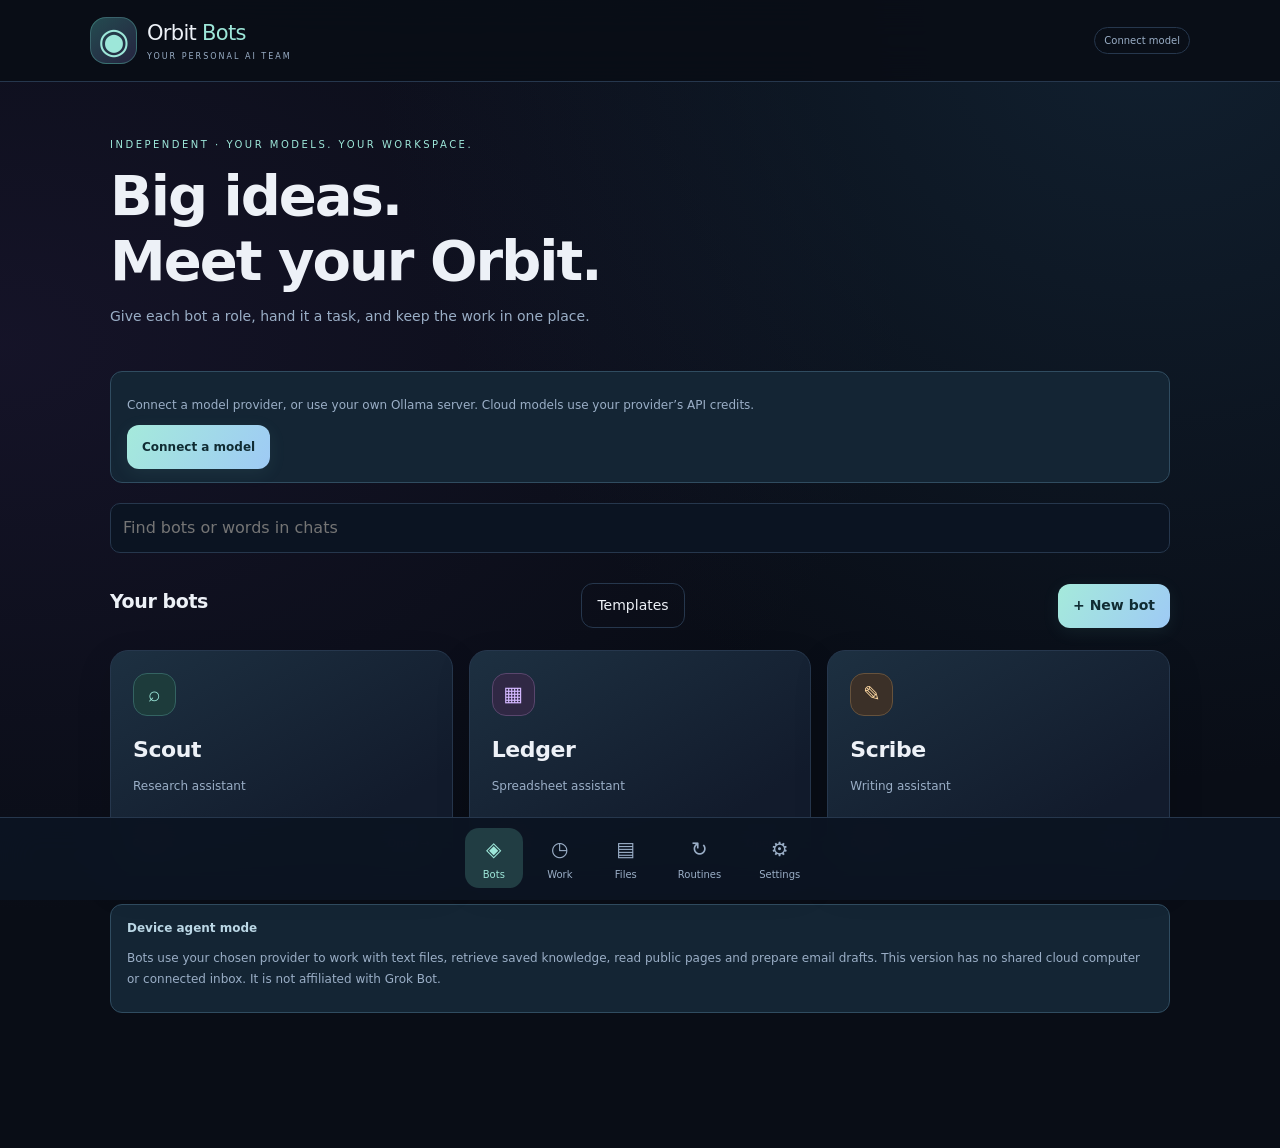
==== assets/index.html @ 88454c1f "Build Orbit Bot Android app with configurable providers, Ollama and web tools" ====
<!doctype html><html lang="en"><head><meta charset="utf-8"><meta name="viewport" content="width=device-width,initial-scale=1,viewport-fit=cover"><meta name="color-scheme" content="dark light"><meta http-equiv="Content-Security-Policy" content="default-src 'self' data:; script-src 'self'; style-src 'self'; img-src 'self' data:; connect-src 'none'; object-src 'none'; base-uri 'none'; form-action 'none'"><title>Orbit Bots</title><link rel="stylesheet" href="app.css"></head><body><header><button id="back" class="icon" aria-label="Back" hidden>‹</button><div class="brand"><span class="logo">◉</span><span>Orbit <b>Bots</b><small>YOUR PERSONAL AI TEAM</small></span></div><span id="connection" class="badge">Key needed</span></header><main id="view"></main><nav id="nav" aria-label="Main navigation"><button data-tab="bots" class="selected">◈<span>Bots</span></button><button data-tab="work">◷<span>Work</span></button><button data-tab="files">▤<span>Files</span></button><button data-tab="routines">↻<span>Routines</span></button><button data-tab="settings">⚙<span>Settings</span></button></nav><div id="toast" role="status" hidden></div><dialog id="modal"><div id="modal-content"></div><button id="close-modal" class="secondary">Close</button></dialog><script src="app.js"></script></body></html>
---- assets/app.css ----
:root{color-scheme:dark;--bg:#0d1016;--panel:#171d27;--field:#10151e;--line:#2a3341;--text:#edf1f7;--muted:#99a6ba;--accent:#c6b5ff;--green:#8fe0be;--red:#ffadad}*{box-sizing:border-box}body{margin:0;background:var(--bg);color:var(--text);font:14px/1.5 system-ui,-apple-system,sans-serif}button,input,select,textarea{font:inherit}button{cursor:pointer;color:inherit;border:1px solid var(--line);background:var(--panel);border-radius:12px;padding:11px 15px;min-height:44px}button:disabled{opacity:.45;cursor:wait}button:focus-visible,a:focus-visible{outline:2px solid var(--accent);outline-offset:3px}input,select,textarea{display:block;width:100%;min-width:0;padding:12px;border-radius:10px;border:1px solid var(--line);background:var(--field);color:var(--text);font-size:16px}textarea{resize:vertical;min-height:92px}input[type=checkbox]{display:inline-block;width:20px;height:20px;accent-color:var(--accent);margin:0 10px 0 0}label{display:block;font-size:12px;color:var(--muted);margin:14px 0 6px}.check{display:flex;align-items:center;font-size:14px;color:var(--text);margin:14px 0}header{position:sticky;top:0;z-index:5;display:flex;gap:12px;align-items:center;justify-content:space-between;height:82px;padding:15px max(18px,calc((100vw - 1100px)/2));background:var(--bg);border-bottom:1px solid var(--line)}.brand{display:flex;gap:10px;align-items:center;font-size:21px;letter-spacing:-.7px;margin-right:auto}.brand b{font-weight:400;color:var(--accent)}.brand small{display:block;color:var(--muted);font-size:8px;letter-spacing:2px;margin-top:2px}.logo{font-size:36px;color:var(--accent)}.badge{font-size:10px;border:1px solid var(--line);border-radius:20px;padding:5px 9px;color:var(--muted);white-space:nowrap}.badge.ready{color:var(--green);border-color:#33564a}.icon{font-size:25px;min-width:40px;padding:2px 8px;background:transparent;border:0}main{max-width:1100px;margin:auto;padding:28px 20px 115px}.eyebrow{font-size:10px;letter-spacing:2px;color:var(--accent);text-transform:uppercase}h1{font-size:32px;line-height:1.16;font-weight:550;letter-spacing:-1.3px;margin:12px 0}h1 span{color:var(--accent)}h2{font-weight:550;font-size:19px;letter-spacing:-.4px;margin:0 0 10px}h3{font-size:16px;margin:0 0 7px}p{margin:10px 0}.muted,.hint{color:var(--muted)}.hint{font-size:12px;line-height:1.7}.panel{background:var(--panel);border:1px solid var(--line);border-radius:18px;padding:22px;margin-bottom:16px}.grid{display:grid;grid-template-columns:repeat(auto-fit,minmax(250px,1fr));gap:16px}.card{background:var(--panel);border:1px solid var(--line);border-radius:18px;padding:22px;text-align:left;display:block;width:100%}.avatar{width:43px;height:43px;display:flex;align-items:center;justify-content:center;border:1px solid #514668;border-radius:14px;color:var(--accent);font-size:21px;margin-bottom:17px;background:#282139}.card h2{margin-bottom:6px}.card p{font-size:12px;color:var(--muted);min-height:38px}.card-footer{margin-top:22px;display:flex;justify-content:space-between;align-items:center;font-size:11px;color:var(--muted)}.dot{color:var(--green)}.primary{background:var(--accent);color:#20172e;border-color:var(--accent);font-weight:650}.secondary{background:transparent}.danger{color:var(--red);border-color:#624041}.row{display:flex;align-items:center;gap:10px;flex-wrap:wrap}.between{justify-content:space-between}.section-title{margin:30px 0 16px}.notice{background:#1c2131;border:1px solid #3f465f;border-radius:12px;padding:13px 16px;font-size:12px;color:#c1c9de;line-height:1.7;margin:20px 0}.notice a,a{color:var(--accent)}.two{display:grid;grid-template-columns:1fr 1fr;gap:15px}.wide{width:100%}.empty{padding:40px 15px;text-align:center;color:var(--muted)}.empty b{display:block;color:var(--text);font-size:19px;margin:12px}.empty .symbol{font-size:40px;color:var(--accent)}nav{position:fixed;bottom:0;left:0;right:0;display:flex;justify-content:center;gap:8px;padding:10px 10px max(12px,env(safe-area-inset-bottom));border-top:1px solid var(--line);background:var(--bg);z-index:6}nav button{border:0;display:flex;flex-direction:column;align-items:center;justify-content:center;gap:3px;min-width:58px;background:transparent;color:var(--muted);padding:6px 15px;font-size:20px;border-radius:14px}nav button span{font-size:10px}nav button.selected{color:var(--accent);background:#262035}.chat-title{position:sticky;top:82px;background:var(--bg);padding:10px 0 16px;z-index:3}.chat-title h2{margin:0}.messages{padding:15px 0}.message{margin:0 0 24px;max-width:95%}.message.user{margin-left:auto;border:1px solid #3b3651;background:#252033;padding:15px 18px;border-radius:18px 18px 3px 18px}.message.assistant{padding:8px 2px}.message .speaker{font-size:10px;color:var(--accent);letter-spacing:1px;text-transform:uppercase;margin-bottom:10px}.message-content{white-space:pre-wrap;overflow-wrap:anywhere;line-height:1.8}.message-content pre{background:var(--field);padding:14px;border:1px solid var(--line);border-radius:10px;white-space:pre;overflow:auto;line-height:1.5;font:12px/1.6 monospace}.message-actions{display:flex;gap:8px;margin-top:12px}.message-actions button{font-size:11px;padding:3px 10px;min-height:32px}.composer{background:var(--panel);border:1px solid var(--line);border-radius:18px;padding:13px;margin-top:8px}.composer textarea{background:transparent;border:0;min-height:75px;padding:6px;max-height:250px}.composer-tools{display:flex;gap:7px;align-items:center;justify-content:space-between}.composer-tools button{padding:6px 12px}.composer-hint{text-align:center;font-size:10px;color:var(--muted);margin-top:9px}.events{font-size:11px;color:var(--muted);max-height:150px;overflow:auto;border-left:2px solid #4f4567;padding-left:13px;margin:15px 0}.events div{padding:4px 0}.draft{border:1px solid #5c4d34;background:#2b261b;border-radius:12px;padding:15px;margin:12px 0}.draft p{font-size:12px}.file{display:flex;justify-content:space-between;gap:10px;align-items:center;padding:15px 0;border-bottom:1px solid var(--line)}.file:last-child{border-bottom:0}.file span{overflow-wrap:anywhere}.status{font-size:10px;text-transform:uppercase;letter-spacing:.7px;color:var(--muted)}.status.running,.status.queued{color:var(--accent)}.status.completed{color:var(--green)}.status.error,.status.interrupted{color:var(--red)}#toast{position:fixed;left:20px;right:20px;bottom:100px;max-width:600px;margin:auto;background:#343144;color:#fff;border:1px solid #5a5073;border-radius:14px;padding:16px;z-index:50;font-size:13px}dialog{width:min(94%,620px);max-height:90vh;overflow:auto;border:1px solid var(--line);background:var(--panel);color:var(--text);border-radius:20px;padding:24px}dialog::backdrop{background:#000a}#close-modal{margin-top:20px;width:100%}.chipped{display:inline-flex;border:1px solid var(--line);border-radius:8px;padding:7px 10px;font-size:11px;margin:4px 4px 0 0}.summary-stat{font-size:25px;font-weight:500}.error{color:var(--red)}[hidden]{display:none!important}.light{--bg:#f8f8fb;--panel:#fff;--field:#f1f1f7;--line:#d8dce6;--text:#1c2230;--muted:#5c677c;--accent:#6546a6;--green:#237155;--red:#ac3434;color-scheme:light}.light .notice{background:#f0ecfa;color:#514270;border-color:#c7bfe0}.light .message.user{background:#eee8f8;border-color:#d5c8ed}.light .avatar{background:#f2edfc}.light nav button.selected{background:#eee8f8}.light .draft{background:#fff6df}.light .badge.ready{border-color:#9fc6b5}@media(min-width:760px){main{padding-top:40px}.conversation{max-width:760px;margin:auto}.messages{min-height:220px}.grid{margin-top:22px}.intro{margin-bottom:26px}.panel{padding:26px}h1{font-size:43px}}@media(max-width:370px){main{padding-left:14px;padding-right:14px}nav{gap:0}nav button{min-width:54px;padding:6px 12px}.two{grid-template-columns:1fr}.badge{font-size:9px}header{padding:14px}.panel,.card{padding:18px}}

[hidden]{display:none!important}

/* Orbit 2: quiet space, vivid accents and tactile cards */
:root{--bg:#090d16;--panel:#121c2c;--field:#0b1422;--line:#26374d;--accent:#9de7d9;--muted:#9aaec6}
body{background:radial-gradient(ellipse at 90% 0%,#19334980,transparent 48%),radial-gradient(ellipse at 0% 30%,#36255944,transparent 50%),var(--bg);min-height:100vh}header{background:#090d16ec;backdrop-filter:blur(18px)}.logo{display:flex;align-items:center;justify-content:center;border:1px solid #65cbb955;background:linear-gradient(140deg,#244b50,#25233f);width:47px;height:47px;border-radius:16px}.intro{padding:15px 0 8px}.intro h1{font-size:clamp(36px,8vw,56px);font-weight:650;max-width:650px;white-space:pre-line;letter-spacing:-2px}.intro .eyebrow{letter-spacing:2.5px}.card{background:linear-gradient(150deg,#1d3041,#121b2c 75%);box-shadow:0 12px 35px #0002;transition:transform .18s,border-color .18s}.card:hover{transform:translateY(-3px);border-color:#6abca5}.card:nth-child(2) .avatar{color:#d4b8ff;background:#302844;border-color:#59466d}.card:nth-child(3) .avatar{color:#ffd9a2;background:#3b3028;border-color:#66523c}.avatar{color:#9de7d9;background:#1d3b3b;border-color:#346362}.card h2{font-size:22px}.primary{background:linear-gradient(120deg,#a5eadb,#9ecaf5);border:0;color:#102c33;box-shadow:0 4px 18px #76d7ca15}.panel{background:linear-gradient(130deg,#172538,#121b2b);box-shadow:0 10px 28px #0001}.notice{background:#142534;border-color:#304c60;color:#bbd7e5}nav{background:#0c1422f5;backdrop-filter:blur(18px)}nav button.selected{background:#213d43}.quick-actions{display:flex;gap:8px;flex-wrap:wrap;margin:10px 0 20px}.quick-actions button{border-radius:24px;font-size:12px;padding:8px 13px}.light{background:#f2f7fb}.light header,.light nav{background:#f8fbffed}.light .card,.light .panel{background:linear-gradient(140deg,#fff,#f2f7fc)}.light .logo{background:#dbece9}.light nav button.selected{background:#e1edef}.light .notice{background:#e7f2f7;color:#345566}.light .avatar{color:#276756;background:#e3f3ec}.light .primary{color:#123642}.light .intro .eyebrow{color:#376e63}@media(prefers-reduced-motion:reduce){.card{transition:none}.card:hover{transform:none}}

.file{flex-wrap:wrap}.file span{flex:1 1 100%}.file-preview{white-space:pre-wrap;overflow-wrap:anywhere;max-height:55vh;overflow:auto;font:13px/1.7 monospace}.grid+.notice{margin-top:28px}
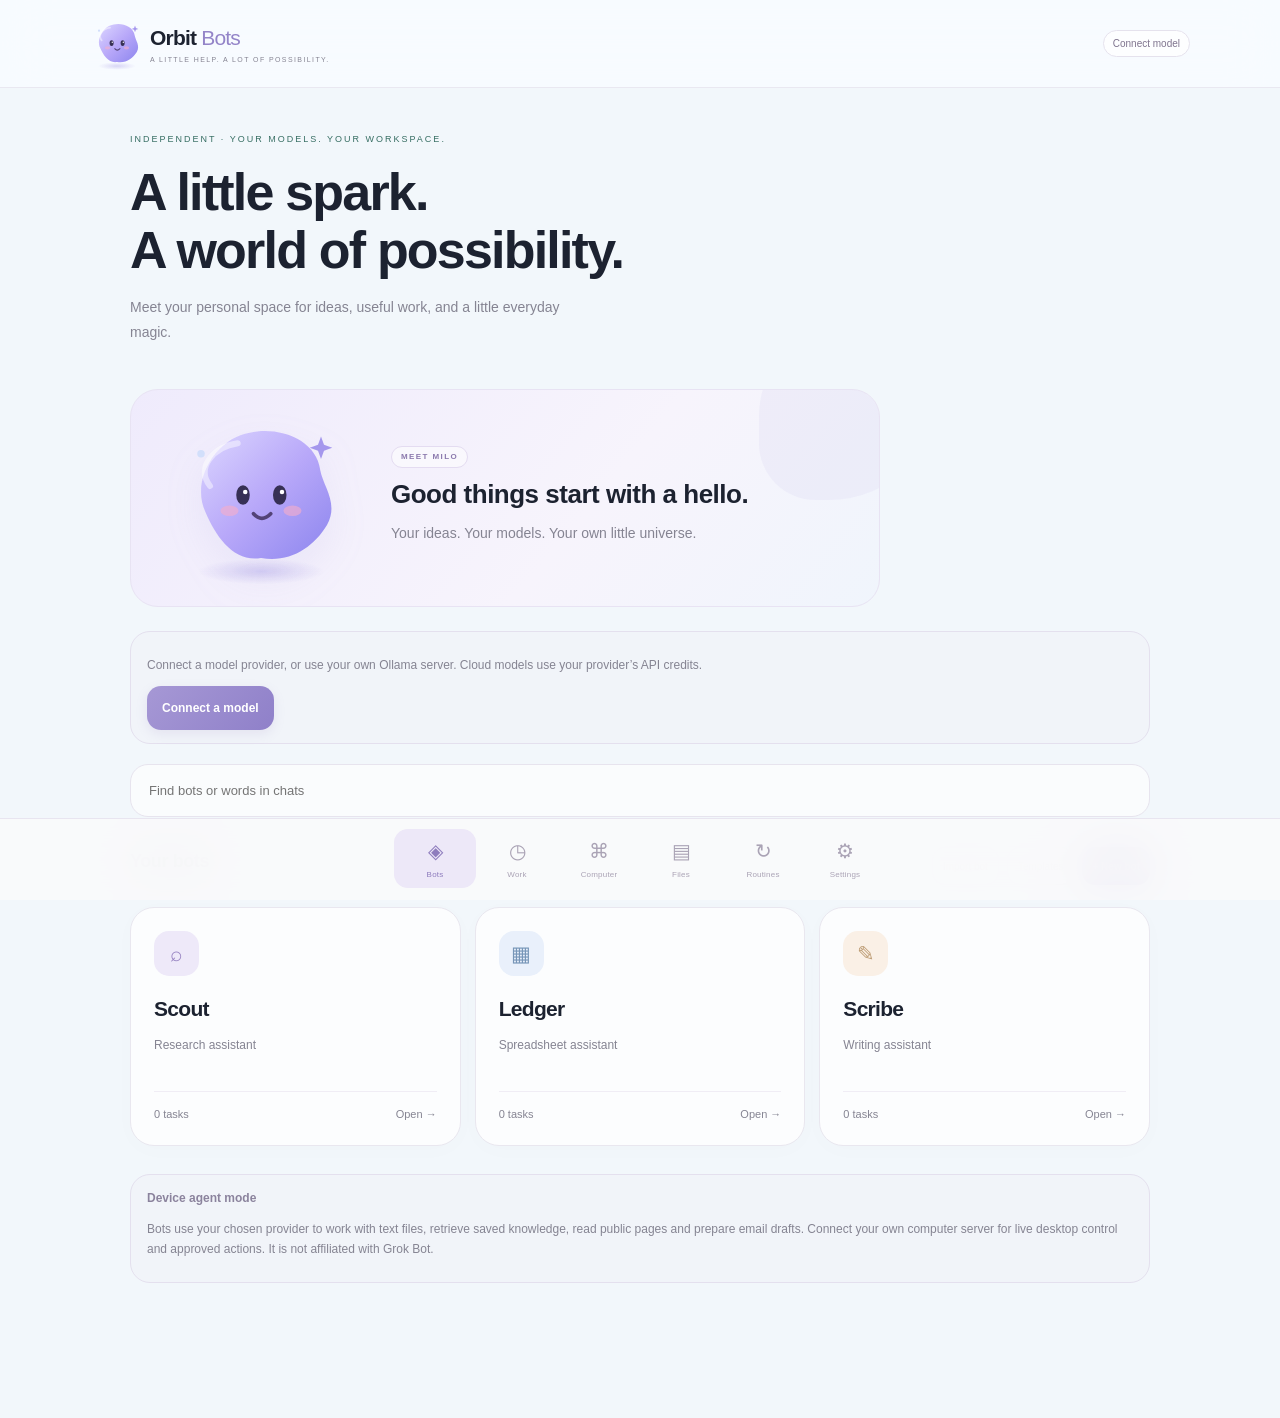
==== commit f7f8b612: "Add real approved computer control, persistent server agents, notifications and Milo UI" ====
--- a/assets/index.html
+++ b/assets/index.html
@@ -1 +1 @@
-<!doctype html><html lang="en"><head><meta charset="utf-8"><meta name="viewport" content="width=device-width,initial-scale=1,viewport-fit=cover"><meta name="color-scheme" content="dark light"><meta http-equiv="Content-Security-Policy" content="default-src 'self' data:; script-src 'self'; style-src 'self'; img-src 'self' data:; connect-src 'none'; object-src 'none'; base-uri 'none'; form-action 'none'"><title>Orbit Bots</title><link rel="stylesheet" href="app.css"></head><body><header><button id="back" class="icon" aria-label="Back" hidden>‹</button><div class="brand"><span class="logo">◉</span><span>Orbit <b>Bots</b><small>YOUR PERSONAL AI TEAM</small></span></div><span id="connection" class="badge">Key needed</span></header><main id="view"></main><nav id="nav" aria-label="Main navigation"><button data-tab="bots" class="selected">◈<span>Bots</span></button><button data-tab="work">◷<span>Work</span></button><button data-tab="files">▤<span>Files</span></button><button data-tab="routines">↻<span>Routines</span></button><button data-tab="settings">⚙<span>Settings</span></button></nav><div id="toast" role="status" hidden></div><dialog id="modal"><div id="modal-content"></div><button id="close-modal" class="secondary">Close</button></dialog><script src="app.js"></script></body></html>
+<!doctype html><html lang="en"><head><meta charset="utf-8"><meta name="viewport" content="width=device-width,initial-scale=1,viewport-fit=cover"><meta name="color-scheme" content="dark light"><meta http-equiv="Content-Security-Policy" content="default-src 'self' data:; script-src 'self'; style-src 'self'; img-src 'self' data:; connect-src 'none'; object-src 'none'; base-uri 'none'; form-action 'none'"><title>Orbit Bots</title><link rel="stylesheet" href="app.css"></head><body><header><button id="back" class="icon" aria-label="Back" hidden>‹</button><div class="brand"><img class="logo" src="art/milo.svg" alt="Milo, Orbit companion"><span>Orbit <b>Bots</b><small>A LITTLE HELP. A LOT OF POSSIBILITY.</small></span></div><span id="connection" class="badge">Key needed</span></header><main id="view"></main><nav id="nav" aria-label="Main navigation"><button data-tab="bots" class="selected">◈<span>Bots</span></button><button data-tab="work">◷<span>Work</span></button><button data-tab="computer">⌘<span>Computer</span></button><button data-tab="files">▤<span>Files</span></button><button data-tab="routines">↻<span>Routines</span></button><button data-tab="settings">⚙<span>Settings</span></button></nav><div id="toast" role="status" hidden></div><dialog id="modal"><div id="modal-content"></div><button id="close-modal" class="secondary">Close</button></dialog><script src="app.js"></script></body></html>
--- a/assets/app.css
+++ b/assets/app.css
@@ -7,3 +7,9 @@
 body{background:radial-gradient(ellipse at 90% 0%,#19334980,transparent 48%),radial-gradient(ellipse at 0% 30%,#36255944,transparent 50%),var(--bg);min-height:100vh}header{background:#090d16ec;backdrop-filter:blur(18px)}.logo{display:flex;align-items:center;justify-content:center;border:1px solid #65cbb955;background:linear-gradient(140deg,#244b50,#25233f);width:47px;height:47px;border-radius:16px}.intro{padding:15px 0 8px}.intro h1{font-size:clamp(36px,8vw,56px);font-weight:650;max-width:650px;white-space:pre-line;letter-spacing:-2px}.intro .eyebrow{letter-spacing:2.5px}.card{background:linear-gradient(150deg,#1d3041,#121b2c 75%);box-shadow:0 12px 35px #0002;transition:transform .18s,border-color .18s}.card:hover{transform:translateY(-3px);border-color:#6abca5}.card:nth-child(2) .avatar{color:#d4b8ff;background:#302844;border-color:#59466d}.card:nth-child(3) .avatar{color:#ffd9a2;background:#3b3028;border-color:#66523c}.avatar{color:#9de7d9;background:#1d3b3b;border-color:#346362}.card h2{font-size:22px}.primary{background:linear-gradient(120deg,#a5eadb,#9ecaf5);border:0;color:#102c33;box-shadow:0 4px 18px #76d7ca15}.panel{background:linear-gradient(130deg,#172538,#121b2b);box-shadow:0 10px 28px #0001}.notice{background:#142534;border-color:#304c60;color:#bbd7e5}nav{background:#0c1422f5;backdrop-filter:blur(18px)}nav button.selected{background:#213d43}.quick-actions{display:flex;gap:8px;flex-wrap:wrap;margin:10px 0 20px}.quick-actions button{border-radius:24px;font-size:12px;padding:8px 13px}.light{background:#f2f7fb}.light header,.light nav{background:#f8fbffed}.light .card,.light .panel{background:linear-gradient(140deg,#fff,#f2f7fc)}.light .logo{background:#dbece9}.light nav button.selected{background:#e1edef}.light .notice{background:#e7f2f7;color:#345566}.light .avatar{color:#276756;background:#e3f3ec}.light .primary{color:#123642}.light .intro .eyebrow{color:#376e63}@media(prefers-reduced-motion:reduce){.card{transition:none}.card:hover{transform:none}}
 
 .file{flex-wrap:wrap}.file span{flex:1 1 100%}.file-preview{white-space:pre-wrap;overflow-wrap:anywhere;max-height:55vh;overflow:auto;font:13px/1.7 monospace}.grid+.notice{margin-top:28px}
+
+/* Orbit 3: original Apple-inspired spatial styling; system fonts, no Apple assets. */
+:root{--bg:#f5f5f8;--panel:#fff;--field:#f5f5f8;--line:#e6e6ee;--text:#242332;--muted:#858492;--accent:#8873d6;--green:#34886a;--red:#b84f65;color-scheme:light}body{font-family:-apple-system,BlinkMacSystemFont,Inter,"Segoe UI",sans-serif;background:radial-gradient(ellipse at 85% 5%,#eae5fd88,transparent 40%),radial-gradient(ellipse at 5% 40%,#e3eefb88,transparent 45%),var(--bg)}header{height:88px;background:#fafafdcc;border-color:#e9e8f1;backdrop-filter:blur(24px)}.brand{font-size:21px;font-weight:600;letter-spacing:-.8px;gap:6px}.brand small{font-size:7px;letter-spacing:1.4px;font-weight:500}.brand b{color:#9384c8}.logo{width:54px;height:54px;background:none;border:0;border-radius:0;object-fit:contain}.badge{background:#fff9;border:1px solid #e5e2ed;color:#7f748e}.badge.ready{border-color:#d4e9df;color:#4f806c}main{max-width:1060px;padding-top:30px}.intro .eyebrow{font-size:9px;letter-spacing:2px;color:#9b8cbb}.intro h1{font-size:clamp(34px,7.8vw,52px);font-weight:650;letter-spacing:-1.8px;line-height:1.12;max-width:620px;margin:16px 0}.intro>p{font-size:14px;max-width:470px;line-height:1.8}.milo-hero{position:relative;isolation:isolate;display:flex;gap:10px;align-items:center;background:linear-gradient(130deg,#efebfc,#f7f4fc 60%,#f0f5fc);border:1px solid #e8e3f3;border-radius:28px;padding:20px 10px 20px 0;margin:24px 0;overflow:hidden}.milo-hero:after{content:'';position:absolute;z-index:-1;width:180px;height:180px;border-radius:58% 42% 66% 34%;right:-60px;top:-70px;background:#d9d6f044}.milo{width:130px;min-width:110px;filter:drop-shadow(0 16px 18px #9d8fd51a);animation:float 5s ease-in-out infinite}.milo-hero h2{font-size:17px;line-height:1.4;letter-spacing:-.5px;margin-top:8px}.milo-hero p{font-size:11px;line-height:1.7;margin:7px 0}.pill{display:inline-block;font-size:8px;font-weight:600;letter-spacing:1.4px;color:#8b79ad;background:#ffffff88;border:1px solid #e4dcf1;border-radius:20px;padding:4px 9px}.panel,.card,.light .panel,.light .card{background:#ffffffc9;border:1px solid #e9e7ef;border-radius:24px;box-shadow:0 4px 25px #27243f04}.card{padding:23px;transition:transform .2s,box-shadow .2s}.card:hover{border-color:#d2c5ed;box-shadow:0 12px 35px #6f5b9f12}.card h2{font-size:21px;font-weight:600;letter-spacing:-.7px}.card-footer{border-top:1px solid #f0edf5;padding-top:14px;margin-top:18px}.avatar,.light .avatar,.card:nth-child(2) .avatar,.card:nth-child(3) .avatar{border:0;border-radius:15px;background:#eee9f9;color:#9682c1;width:45px;height:45px}.card:nth-child(2) .avatar{background:#e9f0fb;color:#7796b8}.card:nth-child(3) .avatar{background:#faf0e6;color:#bd9c74}.primary,.light .primary{background:linear-gradient(130deg,#a698d5,#8f80c9);color:#fff;box-shadow:0 4px 12px #9580c024;font-weight:600;border:0}.secondary{border-color:#e5e1ed;background:#fff9;color:#746989}.notice,.light .notice{background:#eeedf666;border:1px solid #e4e0ee;color:#8b839d;border-radius:20px}.section-title{gap:8px}.section-title h2{font-size:18px;margin-right:auto}.section-title button{font-size:10px;padding:9px 10px;min-height:38px;border-radius:13px}.section-title{flex-wrap:wrap}.section-title h2{flex:1 1 100%}input,textarea,select{border-color:#e7e4ee;border-radius:14px;background:#f7f6fa;color:var(--text)}input[type=search]{background:#ffffffa8;border:1px solid #e7e4ee;font-size:13px;padding:16px 18px;border-radius:18px}button{border-radius:14px;transition:opacity .15s,transform .15s}button:active{transform:scale(.98)}nav,.light nav{background:#fafafbe8;backdrop-filter:blur(24px);border-color:#e8e5f0;gap:0;padding:10px 5px max(12px,env(safe-area-inset-bottom))}nav button{min-width:0;flex:1;max-width:82px;font-size:20px;padding:7px 3px;color:#aaa3b5}nav button span{font-size:8px;letter-spacing:.2px}nav button.selected,.light nav button.selected{color:#8e7cbd;background:#ede8f8}.chat-title{top:88px;background:#f5f5f8ed;backdrop-filter:blur(20px)}.message.user,.light .message.user{background:#eae3f7;border:1px solid #e2d7f0}.composer{background:#fff;border-color:#e5e0ee;border-radius:24px;box-shadow:0 8px 30px #8b79a60b}.events{border-color:#d0c3e7;color:#8f839d}.draft,.light .draft{background:#fff7ec;border-color:#f0e0c7}.file-preview{background:#f7f6fa;padding:15px;border-radius:14px;color:var(--text)}.desktop-panel{padding:16px}.desktop-panel img{width:100%;height:auto;aspect-ratio:1.6;object-fit:contain;background:#ebe9f1;border-radius:16px;border:1px solid #e3dfeb;cursor:crosshair}.approval-card{padding:18px;border:1px solid #e7e0f0;border-radius:20px;margin:12px 0;background:#fcfaff}.approval-card button{margin:4px}dialog{background:#fff;border-color:#e3deeb;box-shadow:0 20px 100px #34224f25}dialog::backdrop{background:#40364b55;backdrop-filter:blur(8px)}#toast{background:#5e5274;border-color:#89779f;border-radius:18px}.light{--bg:#f5f5f8;--accent:#8873d6;--muted:#858492}.grid{gap:14px}@keyframes float{0%,100%{transform:translateY(0) rotate(-2deg)}50%{transform:translateY(-7px) rotate(2deg)}}@media(min-width:760px){.milo-hero{padding:18px 40px;gap:40px}.milo{width:180px}.milo-hero h2{font-size:26px}.milo-hero p{font-size:14px}.section-title h2{flex:1}.milo-hero{max-width:750px}}@media(prefers-reduced-motion:reduce){.milo{animation:none}button,.card{transition:none}}
+body:not(.light){--bg:#14131c;--panel:#24222f;--field:#1c1a26;--line:#393442;--text:#f1edf6;--muted:#a79eb4;--accent:#bba9e7;color-scheme:dark;background:#14131c}body:not(.light) header,body:not(.light) nav{background:#1a1822ed;border-color:#342e40}body:not(.light) .panel,body:not(.light) .card,body:not(.light) dialog{background:#24222f;border-color:#3a3347}body:not(.light) .milo-hero{background:linear-gradient(130deg,#352e4b,#232033);border-color:#4b3f61}body:not(.light) input,body:not(.light) textarea,body:not(.light) select,body:not(.light) .file-preview{background:#1c1a26;border-color:#40374f;color:#f1edf6}body:not(.light) .notice,body:not(.light) .approval-card{background:#2c263a;border-color:#463958;color:#b9accb}body:not(.light) .secondary{background:#292333;border-color:#44384f;color:#c4b7d6}body:not(.light) .chat-title{background:#14131ced}body:not(.light) .badge{background:#30283f;border-color:#4a3c61;color:#c8b9da}body:not(.light) nav button.selected{background:#3a2e4c;color:#ceb9f2}
+
+.light .logo,body:not(.light) .logo{background:transparent;border:0}.light .eyebrow{color:#9b8cbb}
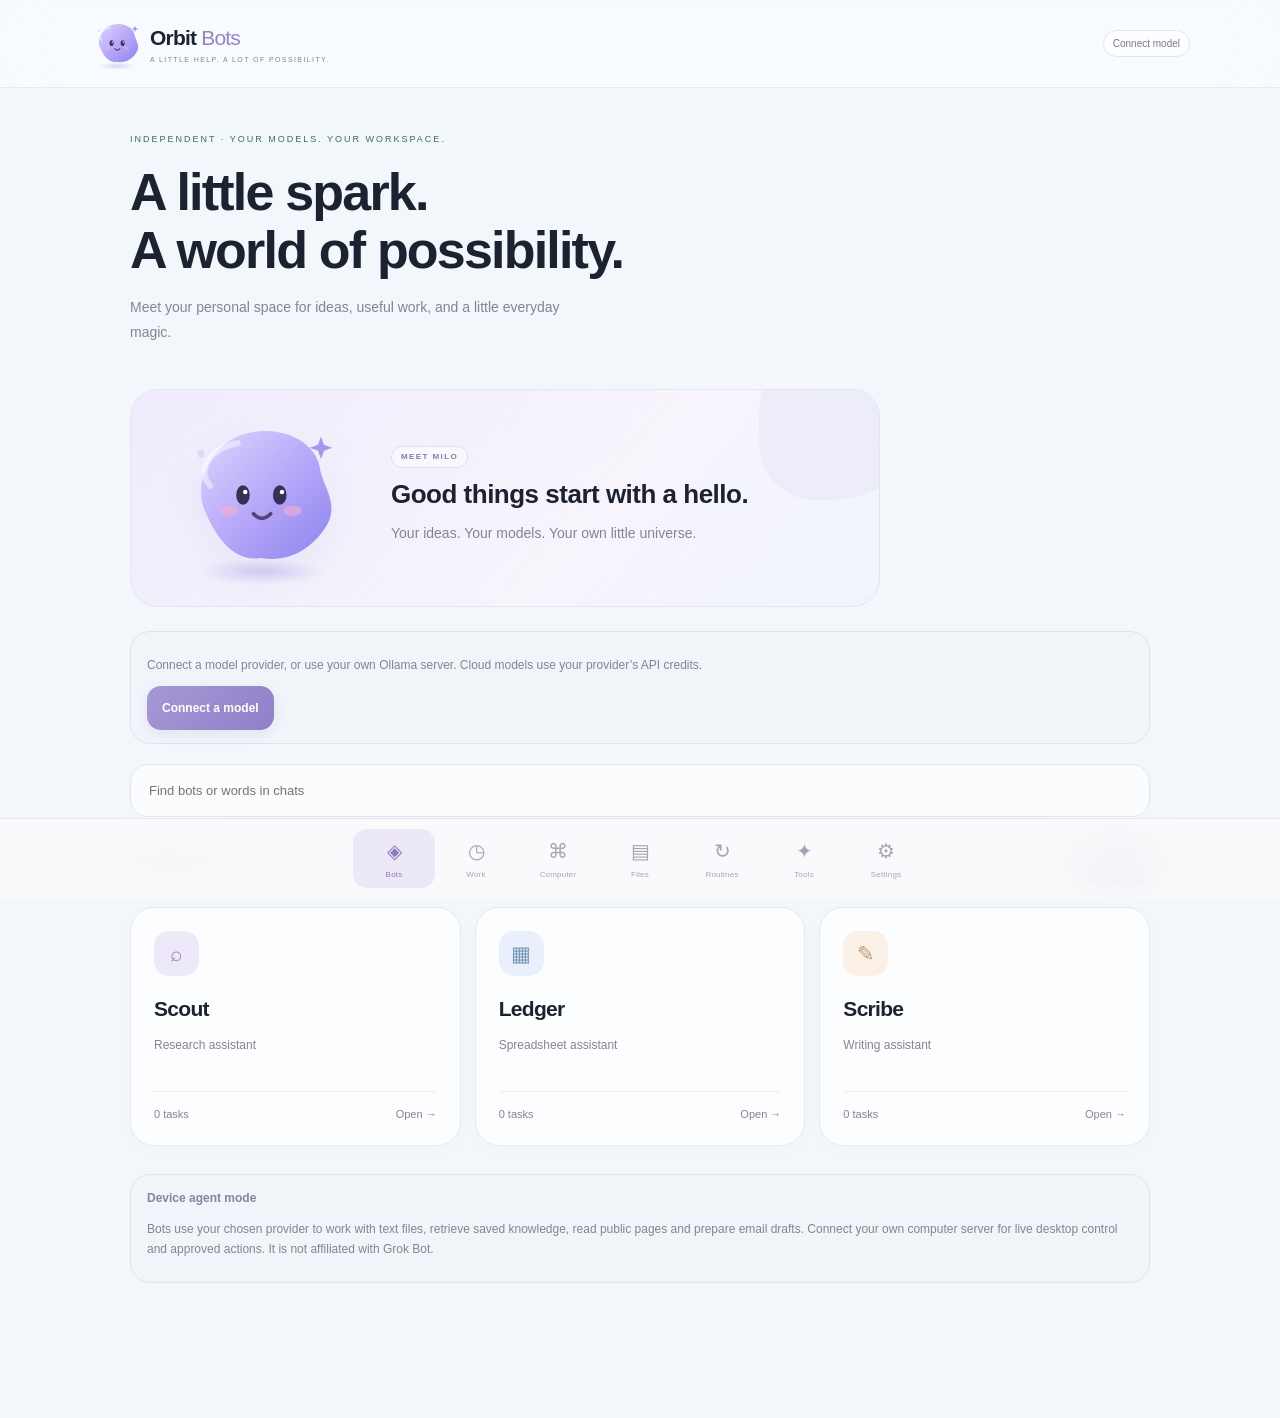
==== commit e1fc7651: "Add configured service integrations, encrypted sync, media, semantic retrieval and emulator verifica" ====
--- a/assets/index.html
+++ b/assets/index.html
@@ -1 +1 @@
-<!doctype html><html lang="en"><head><meta charset="utf-8"><meta name="viewport" content="width=device-width,initial-scale=1,viewport-fit=cover"><meta name="color-scheme" content="dark light"><meta http-equiv="Content-Security-Policy" content="default-src 'self' data:; script-src 'self'; style-src 'self'; img-src 'self' data:; connect-src 'none'; object-src 'none'; base-uri 'none'; form-action 'none'"><title>Orbit Bots</title><link rel="stylesheet" href="app.css"></head><body><header><button id="back" class="icon" aria-label="Back" hidden>‹</button><div class="brand"><img class="logo" src="art/milo.svg" alt="Milo, Orbit companion"><span>Orbit <b>Bots</b><small>A LITTLE HELP. A LOT OF POSSIBILITY.</small></span></div><span id="connection" class="badge">Key needed</span></header><main id="view"></main><nav id="nav" aria-label="Main navigation"><button data-tab="bots" class="selected">◈<span>Bots</span></button><button data-tab="work">◷<span>Work</span></button><button data-tab="computer">⌘<span>Computer</span></button><button data-tab="files">▤<span>Files</span></button><button data-tab="routines">↻<span>Routines</span></button><button data-tab="settings">⚙<span>Settings</span></button></nav><div id="toast" role="status" hidden></div><dialog id="modal"><div id="modal-content"></div><button id="close-modal" class="secondary">Close</button></dialog><script src="app.js"></script></body></html>
+<!doctype html><html lang="en"><head><meta charset="utf-8"><meta name="viewport" content="width=device-width,initial-scale=1,viewport-fit=cover"><meta name="color-scheme" content="dark light"><meta http-equiv="Content-Security-Policy" content="default-src 'self' data:; script-src 'self'; style-src 'self'; img-src 'self' data:; connect-src 'none'; object-src 'none'; base-uri 'none'; form-action 'none'"><title>Orbit Bots</title><link rel="stylesheet" href="app.css"></head><body><header><button id="back" class="icon" aria-label="Back" hidden>‹</button><div class="brand"><img class="logo" src="art/milo.svg" alt="Milo, Orbit companion"><span>Orbit <b>Bots</b><small>A LITTLE HELP. A LOT OF POSSIBILITY.</small></span></div><span id="connection" class="badge">Key needed</span></header><main id="view"></main><nav id="nav" aria-label="Main navigation"><button data-tab="bots" class="selected">◈<span>Bots</span></button><button data-tab="work">◷<span>Work</span></button><button data-tab="computer">⌘<span>Computer</span></button><button data-tab="files">▤<span>Files</span></button><button data-tab="routines">↻<span>Routines</span></button><button data-tab="tools">✦<span>Tools</span></button><button data-tab="settings">⚙<span>Settings</span></button></nav><div id="toast" role="status" hidden></div><dialog id="modal"><div id="modal-content"></div><button id="close-modal" class="secondary">Close</button></dialog><script src="app.js"></script></body></html>
